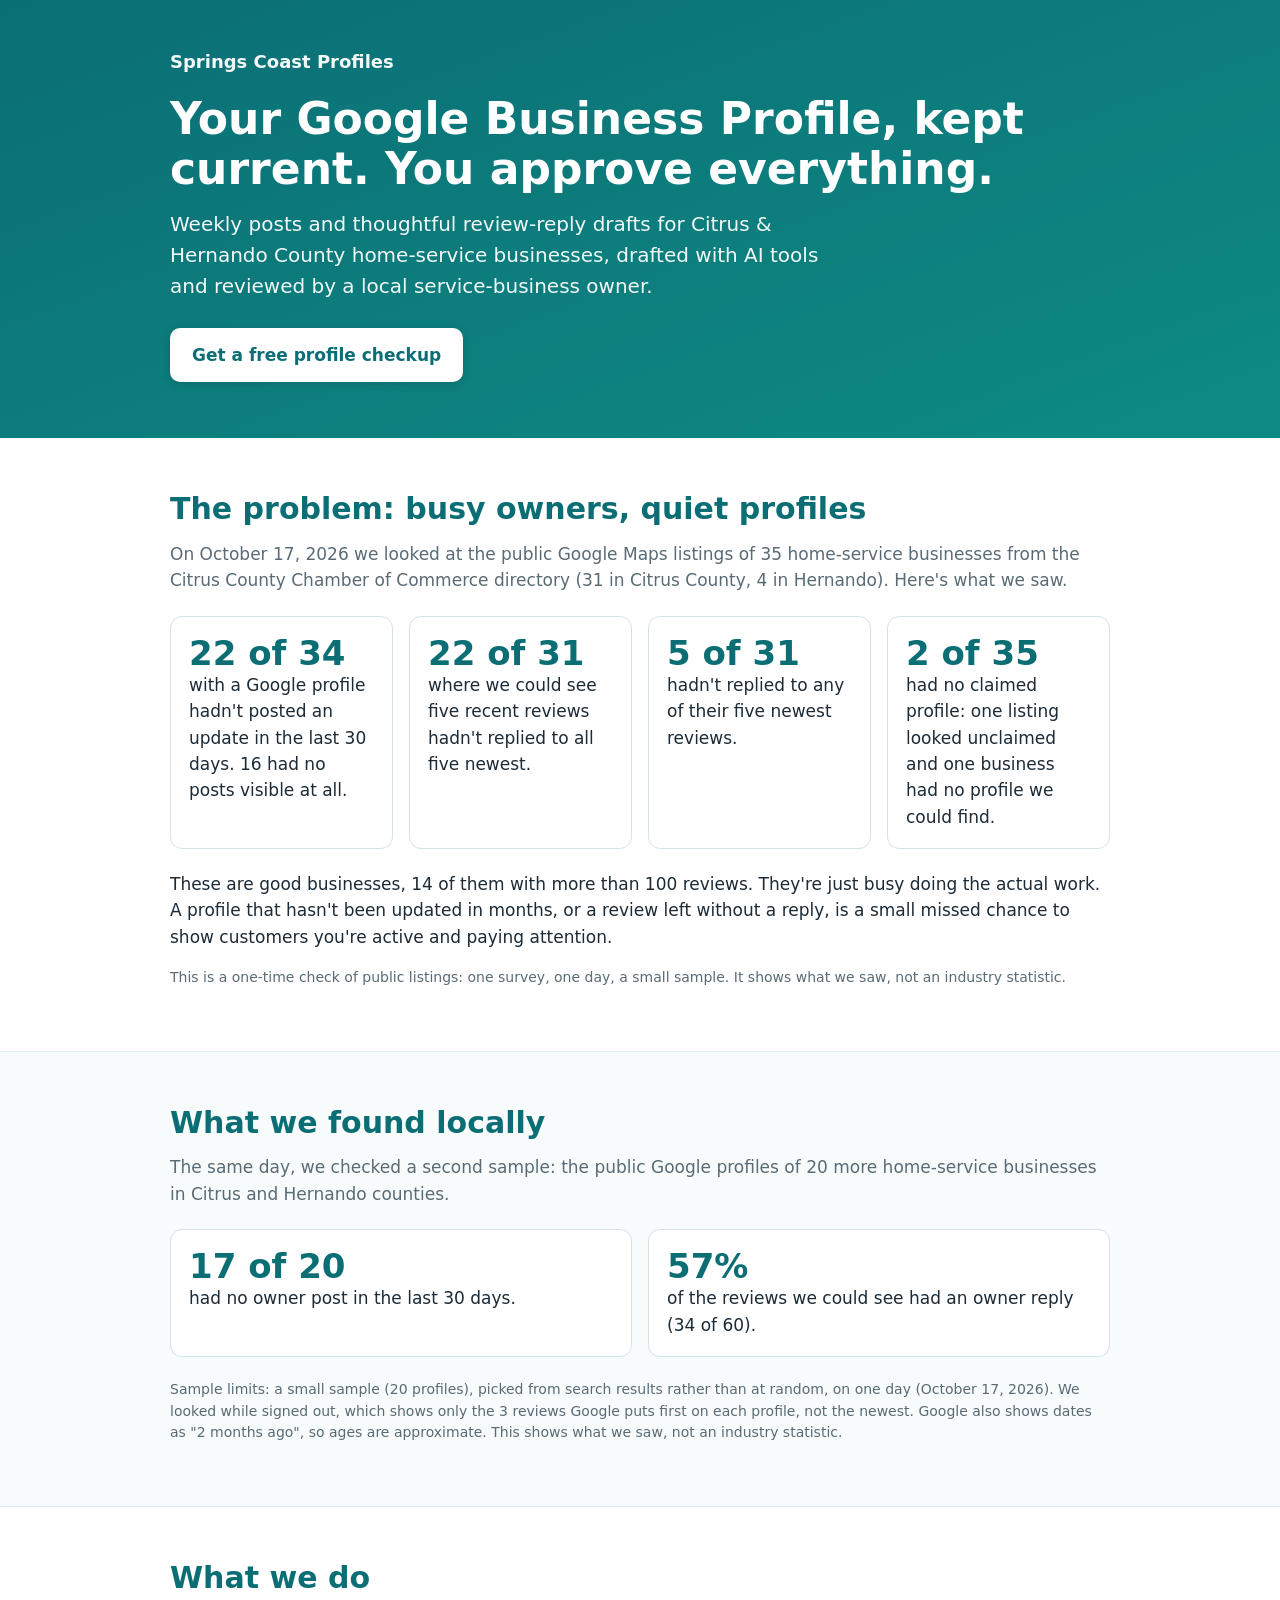
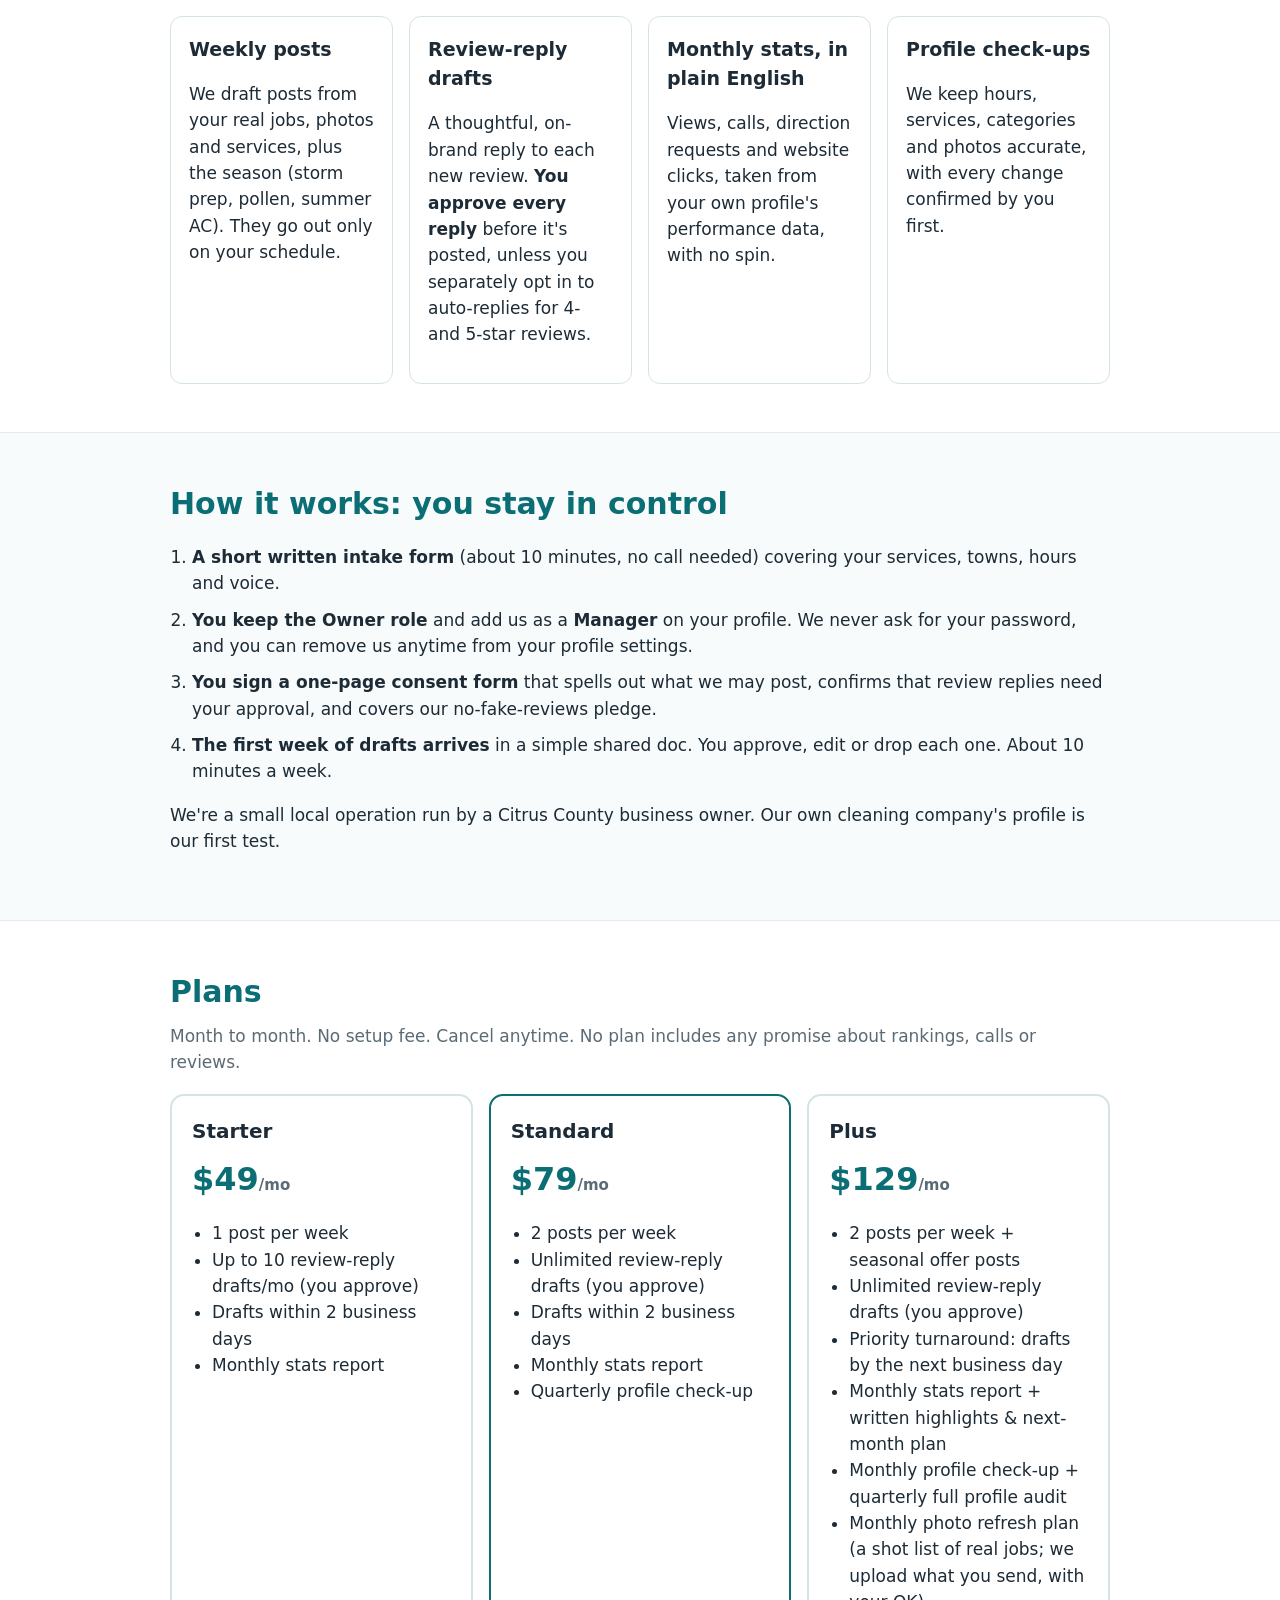
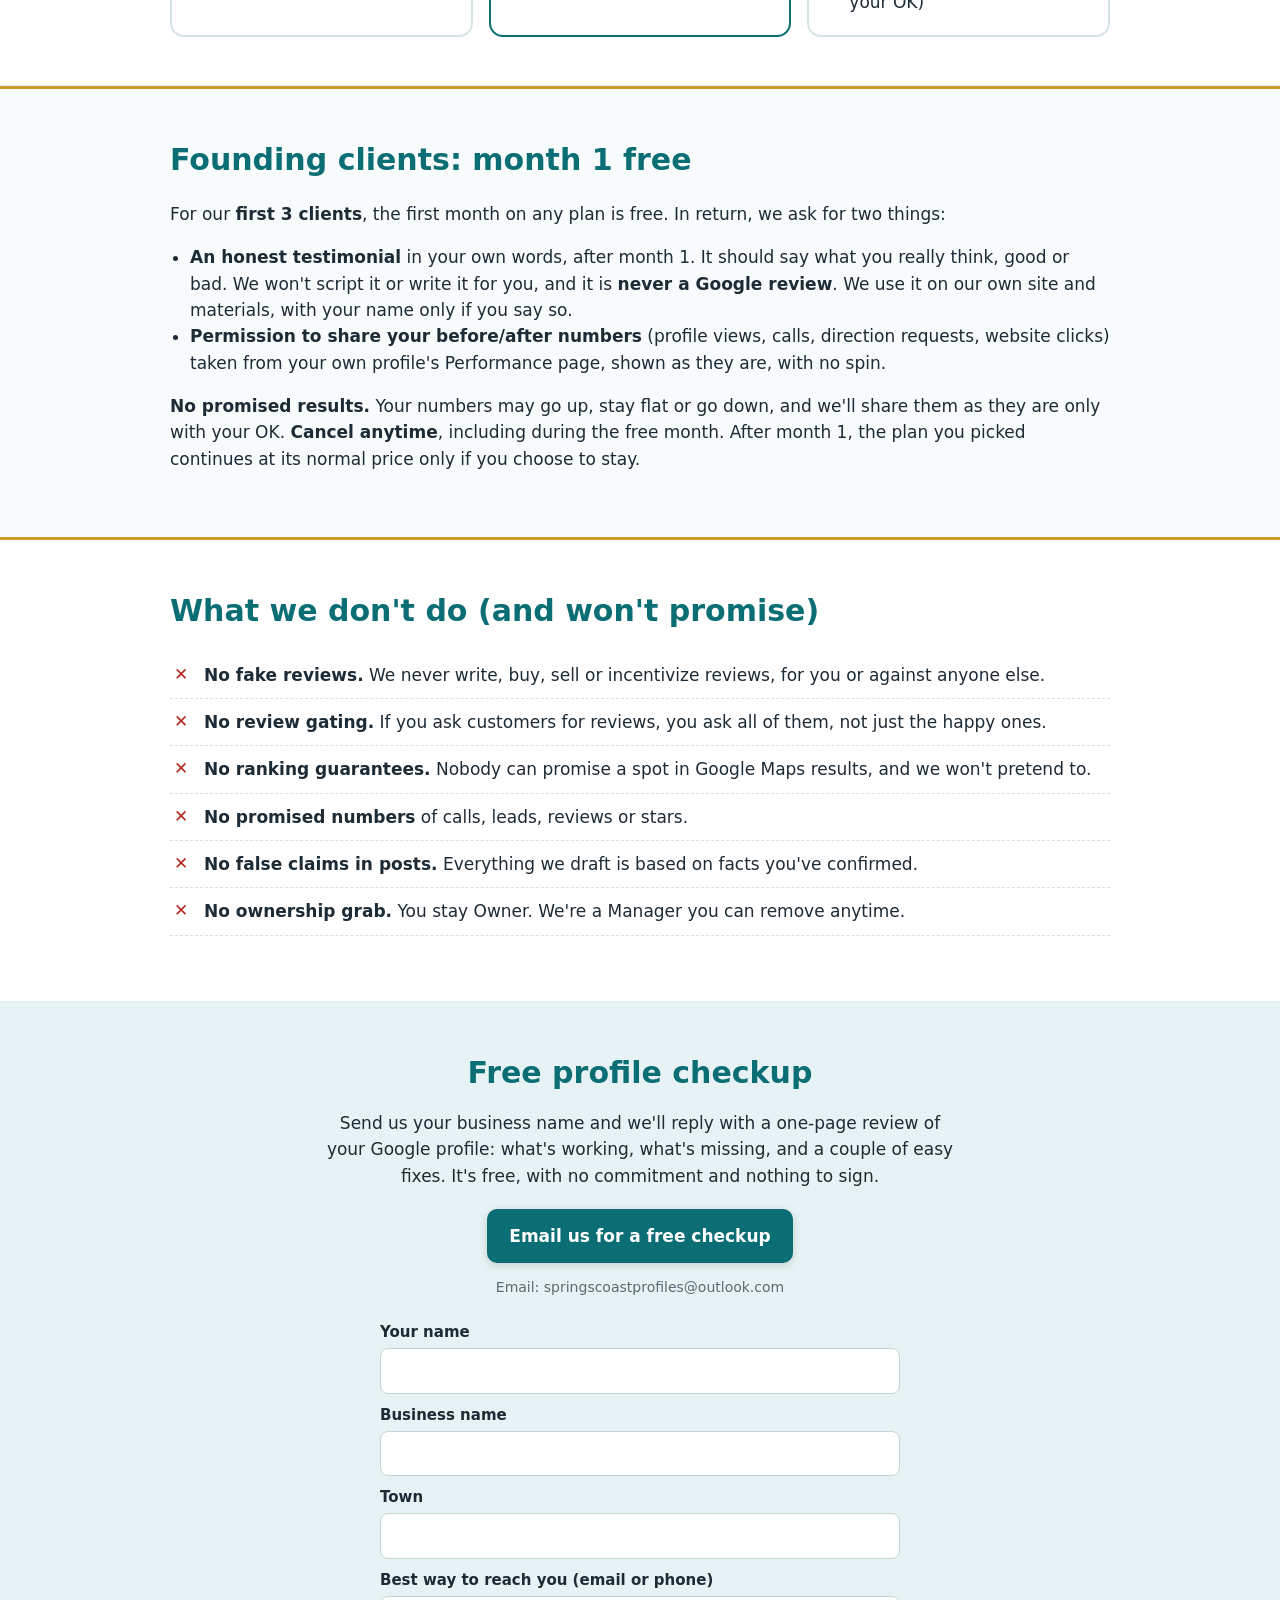
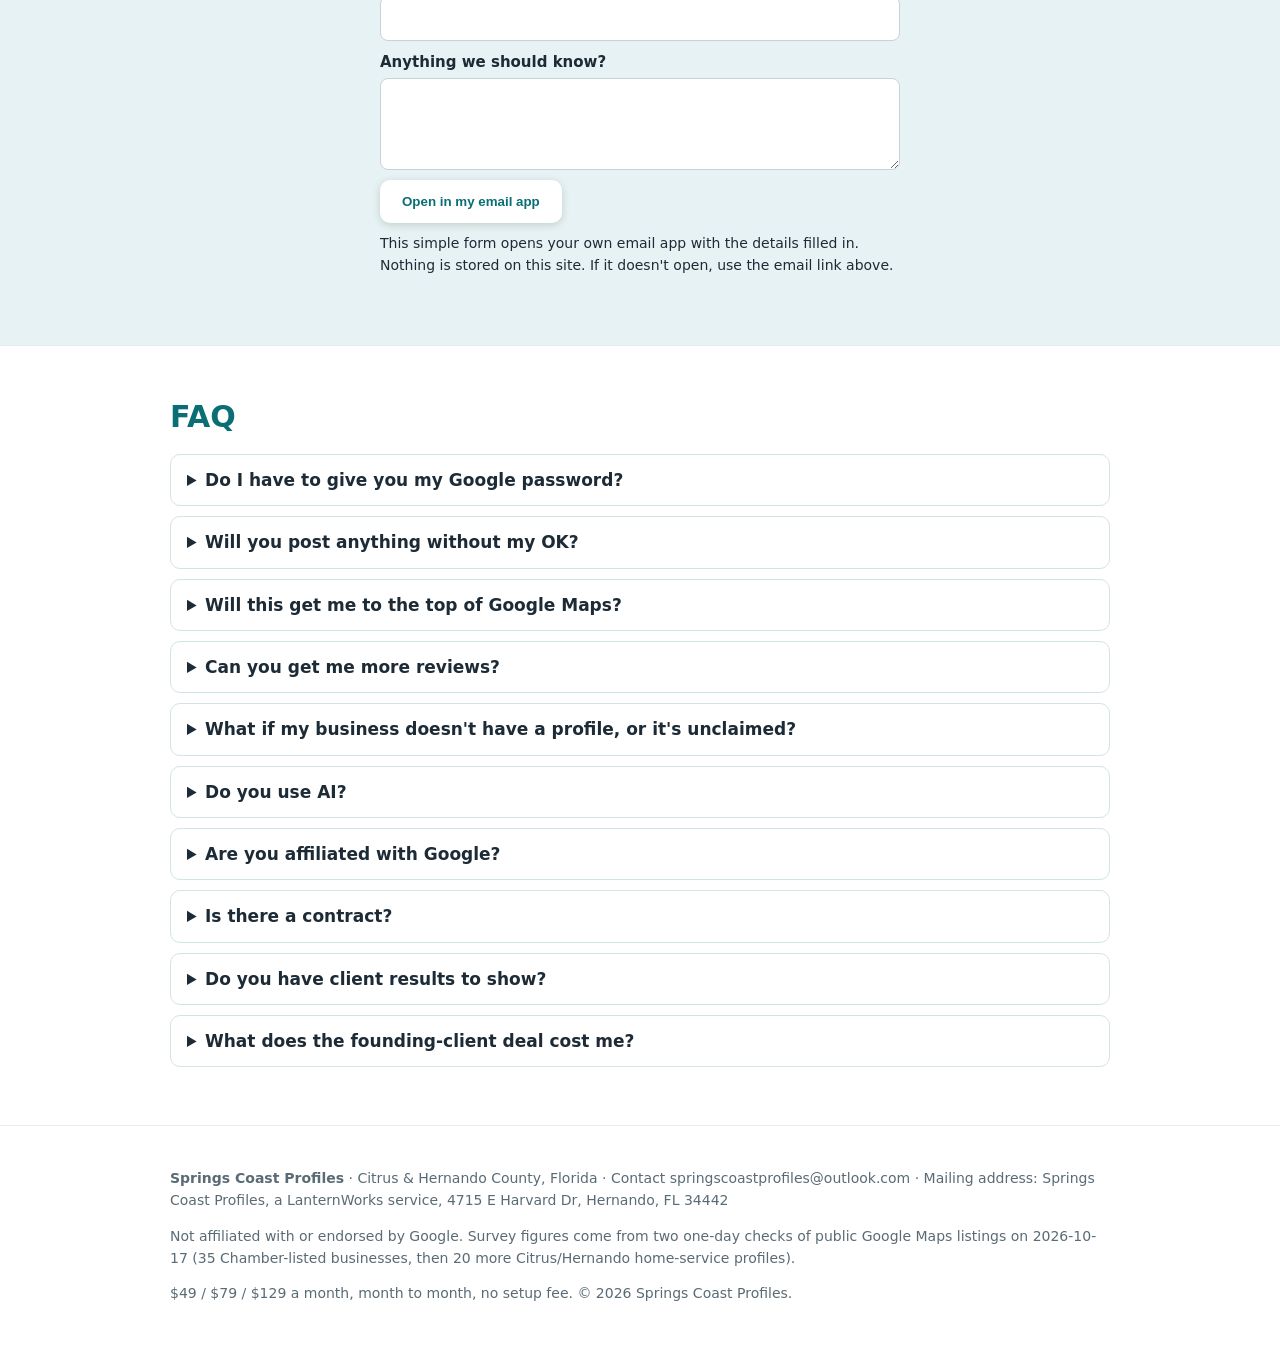
==== index.html @ 90e03fd0 "Springs Coast Profiles landing page" ====
<!doctype html>
<html lang="en">
<head>
<meta charset="utf-8">
<meta name="viewport" content="width=device-width,initial-scale=1">
<title>Springs Coast Profiles · Google Business Profile help for Citrus &amp; Hernando County home-service businesses</title>
<meta name="description" content="Approval-first Google Business Profile posts and review-reply drafts for Citrus and Hernando County, Florida home-service businesses. $49, $79 or $129 a month, month to month, no setup fee.">
<link rel="canonical" href="https://connormatthewdouglas.github.io/springs-coast-profiles/">
<meta property="og:title" content="Springs Coast Profiles">
<meta property="og:description" content="Your Google Business Profile, kept current. You approve everything.">
<meta property="og:type" content="website">
<meta property="og:url" content="https://connormatthewdouglas.github.io/springs-coast-profiles/">
<meta name="theme-color" content="#0b6e75">
<link rel="stylesheet" href="style.css">
</head>
<body>

<header class="hero">
  <div class="wrap">
    <p class="brand">Springs Coast Profiles</p>
    <h1>Your Google Business Profile, kept current. You approve everything.</h1>
    <p class="lead">Weekly posts and thoughtful review-reply drafts for Citrus &amp; Hernando County home-service businesses, drafted with AI tools and reviewed by a local service-business owner.</p>
    <a class="btn" href="#checkup">Get a free profile checkup</a>
  </div>
</header>

<main>
<section id="problem">
  <div class="wrap">
    <h2>The problem: busy owners, quiet profiles</h2>
    <p class="sub">On October 17, 2026 we looked at the public Google Maps listings of 35 home-service businesses from the Citrus County Chamber of Commerce directory (31 in Citrus County, 4 in Hernando). Here's what we saw.</p>
    <div class="stats">
      <div class="stat"><b>22 of 34</b>with a Google profile hadn't posted an update in the last 30 days. 16 had no posts visible at all.</div>
      <div class="stat"><b>22 of 31</b>where we could see five recent reviews hadn't replied to all five newest.</div>
      <div class="stat"><b>5 of 31</b>hadn't replied to any of their five newest reviews.</div>
      <div class="stat"><b>2 of 35</b>had no claimed profile: one listing looked unclaimed and one business had no profile we could find.</div>
    </div>
    <p>These are good businesses, 14 of them with more than 100 reviews. They're just busy doing the actual work. A profile that hasn't been updated in months, or a review left without a reply, is a small missed chance to show customers you're active and paying attention.</p>
    <p class="note">This is a one-time check of public listings: one survey, one day, a small sample. It shows what we saw, not an industry statistic.</p>
  </div>
</section>

<section id="local">
  <div class="wrap">
    <h2>What we found locally</h2>
    <p class="sub">The same day, we checked a second sample: the public Google profiles of 20 more home-service businesses in Citrus and Hernando counties.</p>
    <div class="stats">
      <div class="stat"><b>17 of 20</b>had no owner post in the last 30 days.</div>
      <div class="stat"><b>57%</b>of the reviews we could see had an owner reply (34 of 60).</div>
    </div>
    <p class="note">Sample limits: a small sample (20 profiles), picked from search results rather than at random, on one day (October 17, 2026). We looked while signed out, which shows only the 3 reviews Google puts first on each profile, not the newest. Google also shows dates as "2 months ago", so ages are approximate. This shows what we saw, not an industry statistic.</p>
  </div>
</section>

<section id="what">
  <div class="wrap">
    <h2>What we do</h2>
    <div class="cards">
      <div class="card"><h3>Weekly posts</h3><p>We draft posts from your real jobs, photos and services, plus the season (storm prep, pollen, summer AC). They go out only on your schedule.</p></div>
      <div class="card"><h3>Review-reply drafts</h3><p>A thoughtful, on-brand reply to each new review. <strong>You approve every reply</strong> before it's posted, unless you separately opt in to auto-replies for 4- and 5-star reviews.</p></div>
      <div class="card"><h3>Monthly stats, in plain English</h3><p>Views, calls, direction requests and website clicks, taken from your own profile's performance data, with no spin.</p></div>
      <div class="card"><h3>Profile check-ups</h3><p>We keep hours, services, categories and photos accurate, with every change confirmed by you first.</p></div>
    </div>
  </div>
</section>

<section id="how">
  <div class="wrap">
    <h2>How it works: you stay in control</h2>
    <ol class="steps">
      <li><strong>A short written intake form</strong> (about 10 minutes, no call needed) covering your services, towns, hours and voice.</li>
      <li><strong>You keep the Owner role</strong> and add us as a <strong>Manager</strong> on your profile. We never ask for your password, and you can remove us anytime from your profile settings.</li>
      <li><strong>You sign a one-page consent form</strong> that spells out what we may post, confirms that review replies need your approval, and covers our no-fake-reviews pledge.</li>
      <li><strong>The first week of drafts arrives</strong> in a simple shared doc. You approve, edit or drop each one. About 10 minutes a week.</li>
    </ol>
    <p>We're a small local operation run by a Citrus County business owner. Our own cleaning company's profile is our first test.</p>
  </div>
</section>

<section id="tiers">
  <div class="wrap">
    <h2>Plans</h2>
    <p class="sub">Month to month. No setup fee. Cancel anytime. No plan includes any promise about rankings, calls or reviews.</p>
    <div class="tiers">
      <div class="tier"><h3>Starter</h3><div class="price">$49<small>/mo</small></div>
        <ul><li>1 post per week</li><li>Up to 10 review-reply drafts/mo (you approve)</li><li>Drafts within 2 business days</li><li>Monthly stats report</li></ul></div>
      <div class="tier mid"><h3>Standard</h3><div class="price">$79<small>/mo</small></div>
        <ul><li>2 posts per week</li><li>Unlimited review-reply drafts (you approve)</li><li>Drafts within 2 business days</li><li>Monthly stats report</li><li>Quarterly profile check-up</li></ul></div>
      <div class="tier"><h3>Plus</h3><div class="price">$129<small>/mo</small></div>
        <ul><li>2 posts per week + seasonal offer posts</li><li>Unlimited review-reply drafts (you approve)</li><li>Priority turnaround: drafts by the next business day</li><li>Monthly stats report + written highlights &amp; next-month plan</li><li>Monthly profile check-up + quarterly full profile audit</li><li>Monthly photo refresh plan (a shot list of real jobs; we upload what you send, with your OK)</li></ul></div>
    </div>
  </div>
</section>

<section id="founding" class="founding">
  <div class="wrap">
    <h2>Founding clients: month 1 free</h2>
    <p>For our <strong>first 3 clients</strong>, the first month on any plan is free. In return, we ask for two things:</p>
    <ul>
      <li><strong>An honest testimonial</strong> in your own words, after month 1. It should say what you really think, good or bad. We won't script it or write it for you, and it is <strong>never a Google review</strong>. We use it on our own site and materials, with your name only if you say so.</li>
      <li><strong>Permission to share your before/after numbers</strong> (profile views, calls, direction requests, website clicks) taken from your own profile's Performance page, shown as they are, with no spin.</li>
    </ul>
    <p><strong>No promised results.</strong> Your numbers may go up, stay flat or go down, and we'll share them as they are only with your OK. <strong>Cancel anytime</strong>, including during the free month. After month 1, the plan you picked continues at its normal price only if you choose to stay.</p>
  </div>
</section>

<section id="dont">
  <div class="wrap">
    <h2>What we don't do (and won't promise)</h2>
    <ul class="dont">
      <li><strong>No fake reviews.</strong> We never write, buy, sell or incentivize reviews, for you or against anyone else.</li>
      <li><strong>No review gating.</strong> If you ask customers for reviews, you ask all of them, not just the happy ones.</li>
      <li><strong>No ranking guarantees.</strong> Nobody can promise a spot in Google Maps results, and we won't pretend to.</li>
      <li><strong>No promised numbers</strong> of calls, leads, reviews or stars.</li>
      <li><strong>No false claims in posts.</strong> Everything we draft is based on facts you've confirmed.</li>
      <li><strong>No ownership grab.</strong> You stay Owner. We're a Manager you can remove anytime.</li>
    </ul>
  </div>
</section>

<section id="checkup" class="cta">
  <div class="wrap">
    <h2>Free profile checkup</h2>
    <p>Send us your business name and we'll reply with a one-page review of your Google profile: what's working, what's missing, and a couple of easy fixes. It's free, with no commitment and nothing to sign.</p>
    <a class="btn alt" href="mailto:springscoastprofiles@outlook.com?subject=Free%20profile%20checkup&amp;body=Business%20name%3A%20%0ATown%3A%20">Email us for a free checkup</a>
    <p class="note" style="margin-top:14px">Email: springscoastprofiles@outlook.com</p>
    <form class="mailform" action="mailto:springscoastprofiles@outlook.com?subject=Free%20profile%20checkup" method="post" enctype="text/plain">
      <label>Your name <input name="name" autocomplete="name" required></label>
      <label>Business name <input name="business" autocomplete="organization" required></label>
      <label>Town <input name="town"></label>
      <label>Best way to reach you (email or phone) <input name="reach" required></label>
      <label>Anything we should know? <textarea name="message" rows="3"></textarea></label>
      <button class="btn" type="submit">Open in my email app</button>
      <p class="note">This simple form opens your own email app with the details filled in. Nothing is stored on this site. If it doesn't open, use the email link above.</p>
    </form>
  </div>
</section>

<section id="faq">
  <div class="wrap">
    <h2>FAQ</h2>
    <details><summary>Do I have to give you my Google password?</summary><p>No, never. You add us as a Manager from your profile's "People and access" settings. You keep the Owner role and can remove us anytime.</p></details>
    <details><summary>Will you post anything without my OK?</summary><p>Review replies are always sent to you for approval first, unless you separately opt in, in writing, to auto-replies for 4- and 5-star reviews. Posts follow the schedule you approve, and every fact in them comes from you.</p></details>
    <details><summary>Will this get me to the top of Google Maps?</summary><p>We can't promise that, and nobody honestly can. What we can do is keep your profile accurate, active and responsive, and show you the numbers from your own profile each month.</p></details>
    <details><summary>Can you get me more reviews?</summary><p>We don't write, buy or filter reviews. We can help you set up an honest way to ask every customer for a review, with no gating.</p></details>
    <details><summary>What if my business doesn't have a profile, or it's unclaimed?</summary><p>Claiming and verifying a profile is something only the owner can do. We'll send you a plain-English walkthrough of the steps for free.</p></details>
    <details><summary>Do you use AI?</summary><p>Yes. Post and review-reply drafts are prepared with AI tools. A person reviews every draft before you see it, and you approve every review reply before it's posted. Posts go out only on the schedule you approve, and replies are never posted automatically unless you opt in to that in writing.</p></details>
    <details><summary>Are you affiliated with Google?</summary><p>No. We're an independent local service, not a Google partner. "Google" and "Google Business Profile" are Google's trademarks.</p></details>
    <details><summary>Is there a contract?</summary><p>No. It's month to month, and either side can cancel anytime by email. When you cancel, we stop all activity and remove ourselves as Manager within 2 business days, and you keep everything on your profile.</p></details>
    <details><summary>Do you have client results to show?</summary><p>Not yet, and we won't make any up. Our own cleaning company's profile is our first test. We'll share real numbers, and founding clients' honest testimonials, only once we have them and only with permission.</p></details>
    <details><summary>What does the founding-client deal cost me?</summary><p>Month 1 is free for our first 3 clients. In return you agree to give an honest testimonial in your own words (never a Google review) and let us share your before/after numbers from your own profile. No promised results, and you can cancel anytime.</p></details>
  </div>
</section>
</main>

<footer>
  <div class="wrap">
    <p><strong>Springs Coast Profiles</strong> · Citrus &amp; Hernando County, Florida · Contact springscoastprofiles@outlook.com · Mailing address: Springs Coast Profiles, a LanternWorks service, 4715 E Harvard Dr, Hernando, FL 34442</p>
    <p>Not affiliated with or endorsed by Google. Survey figures come from two one-day checks of public Google Maps listings on 2026-10-17 (35 Chamber-listed businesses, then 20 more Citrus/Hernando home-service profiles).</p>
    <p>$49 / $79 / $129 a month, month to month, no setup fee. © 2026 Springs Coast Profiles.</p>
  </div>
</footer>
</body>
</html>
---- style.css ----
:root{--teal:#0b6e75;--teal-l:#e6f2f3;--ink:#1d2b36;--muted:#5a6b75;--warn:#b3261e;--warn-l:#fdecea;--max:980px}
*{box-sizing:border-box}
html{-webkit-text-size-adjust:100%}
body{margin:0;font-family:system-ui,-apple-system,"Segoe UI",Roboto,Helvetica,Arial,sans-serif;color:var(--ink);line-height:1.55;font-size:17px;background:#fff}
a{color:var(--teal)}
.wrap{max-width:var(--max);margin:0 auto;padding:0 20px}
.draft-banner{background:var(--warn);color:#fff;text-align:center;font-weight:700;padding:10px 16px;font-size:15px;letter-spacing:.2px;position:sticky;top:0;z-index:10}
.ph{background:#fff3cd;color:#7a5200;border:1px dashed #c99a2e;border-radius:4px;padding:0 4px;font-size:.8em;font-weight:700;white-space:nowrap;vertical-align:middle}
header.hero{background:linear-gradient(160deg,var(--teal) 0%,#0e8b84 100%);color:#fff;padding:48px 0 56px}
.brand{font-weight:800;font-size:18px;opacity:.95;margin:0 0 18px;display:flex;gap:8px;align-items:center;flex-wrap:wrap}
.hero h1{font-size:clamp(28px,5vw,44px);line-height:1.15;margin:0 0 14px}
.hero p.lead{font-size:clamp(17px,2.4vw,20px);max-width:680px;margin:0 0 26px;opacity:.95}
.btn{display:inline-block;background:#fff;color:var(--teal);font-weight:800;padding:14px 22px;border-radius:10px;text-decoration:none;box-shadow:0 2px 8px rgba(0,0,0,.15)}
.btn.alt{background:var(--teal);color:#fff}
.btn:focus,.btn:hover{outline:3px solid #ffd166;outline-offset:2px}
section{padding:48px 0;border-bottom:1px solid #e3ecee}
section:nth-of-type(even){background:#f7fbfb}
h2{color:var(--teal);font-size:clamp(23px,3.4vw,30px);margin:0 0 14px}
.sub{color:var(--muted);margin-top:-6px}
.stats{display:grid;grid-template-columns:repeat(auto-fit,minmax(200px,1fr));gap:16px;margin:22px 0}
.stat{background:#fff;border:1px solid #d4e3e6;border-radius:12px;padding:18px}
.stat b{display:block;font-size:34px;color:var(--teal);line-height:1.1}
.note{font-size:14px;color:var(--muted)}
.cards{display:grid;grid-template-columns:repeat(auto-fit,minmax(200px,1fr));gap:16px}
.card{background:#fff;border:1px solid #d4e3e6;border-radius:12px;padding:18px}
.card h3{margin:0 0 6px;font-size:19px}
ol.steps{padding-left:22px}ol.steps li{margin:0 0 10px}
.tiers{display:grid;grid-template-columns:repeat(auto-fit,minmax(240px,1fr));gap:16px;margin-top:18px}
.tier{background:#fff;border:2px solid #d4e3e6;border-radius:14px;padding:20px;display:flex;flex-direction:column}
.tier.mid{border-color:var(--teal)}
.tier h3{margin:0;font-size:20px}
.price{font-size:32px;font-weight:800;color:var(--teal);margin:8px 0}
.price small{font-size:15px;color:var(--muted);font-weight:600}
.tier ul{padding-left:20px;margin:8px 0 0}
.dont{list-style:none;padding:0}
.dont li{padding:10px 0 10px 34px;position:relative;border-bottom:1px dashed #d4e3e6}
.dont li:before{content:"✕";position:absolute;left:4px;top:9px;color:var(--warn);font-weight:900}
.cta{background:var(--teal-l)!important;text-align:center}
.cta p{max-width:640px;margin:0 auto 20px}
details{background:#fff;border:1px solid #d4e3e6;border-radius:10px;padding:12px 16px;margin:0 0 10px}
summary{font-weight:700;cursor:pointer}
footer{padding:28px 0 40px;font-size:14px;color:var(--muted)}
@media (max-width:560px){body{font-size:16px}header.hero{padding:34px 0 40px}section{padding:36px 0}.btn{display:block;text-align:center}}

.founding{background:#fff8e6;border-top:3px solid #c99a2e;border-bottom:3px solid #c99a2e}
.founding ul{padding-left:20px}
.mailform{display:grid;gap:10px;max-width:520px;margin:22px auto 0;text-align:left}
.mailform label{display:grid;gap:4px;font-weight:600;font-size:15px}
.mailform input,.mailform textarea{font:inherit;padding:10px;border:1px solid #c8d3d5;border-radius:8px;width:100%;box-sizing:border-box}
.mailform .btn{border:0;cursor:pointer;justify-self:start}
.cta .mailform label,.cta .mailform .note{color:inherit}
img{max-width:100%;height:auto}
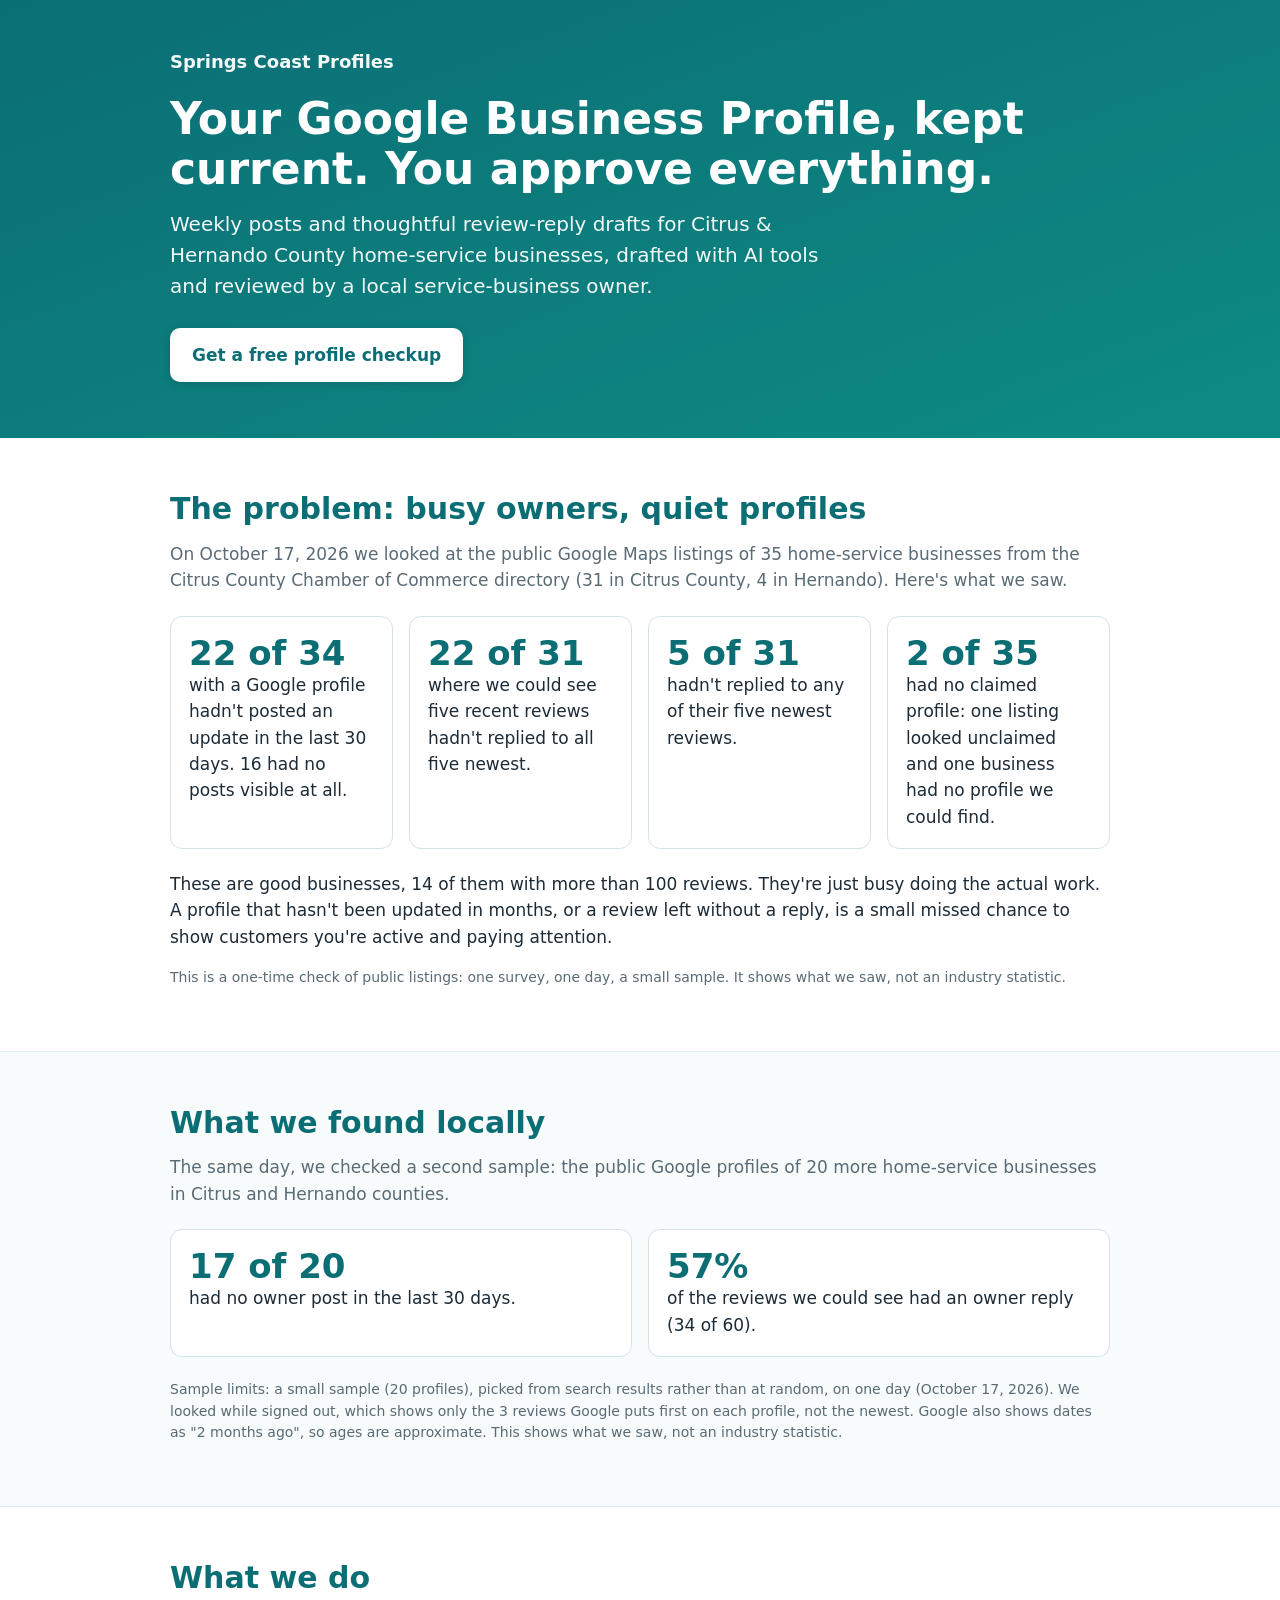
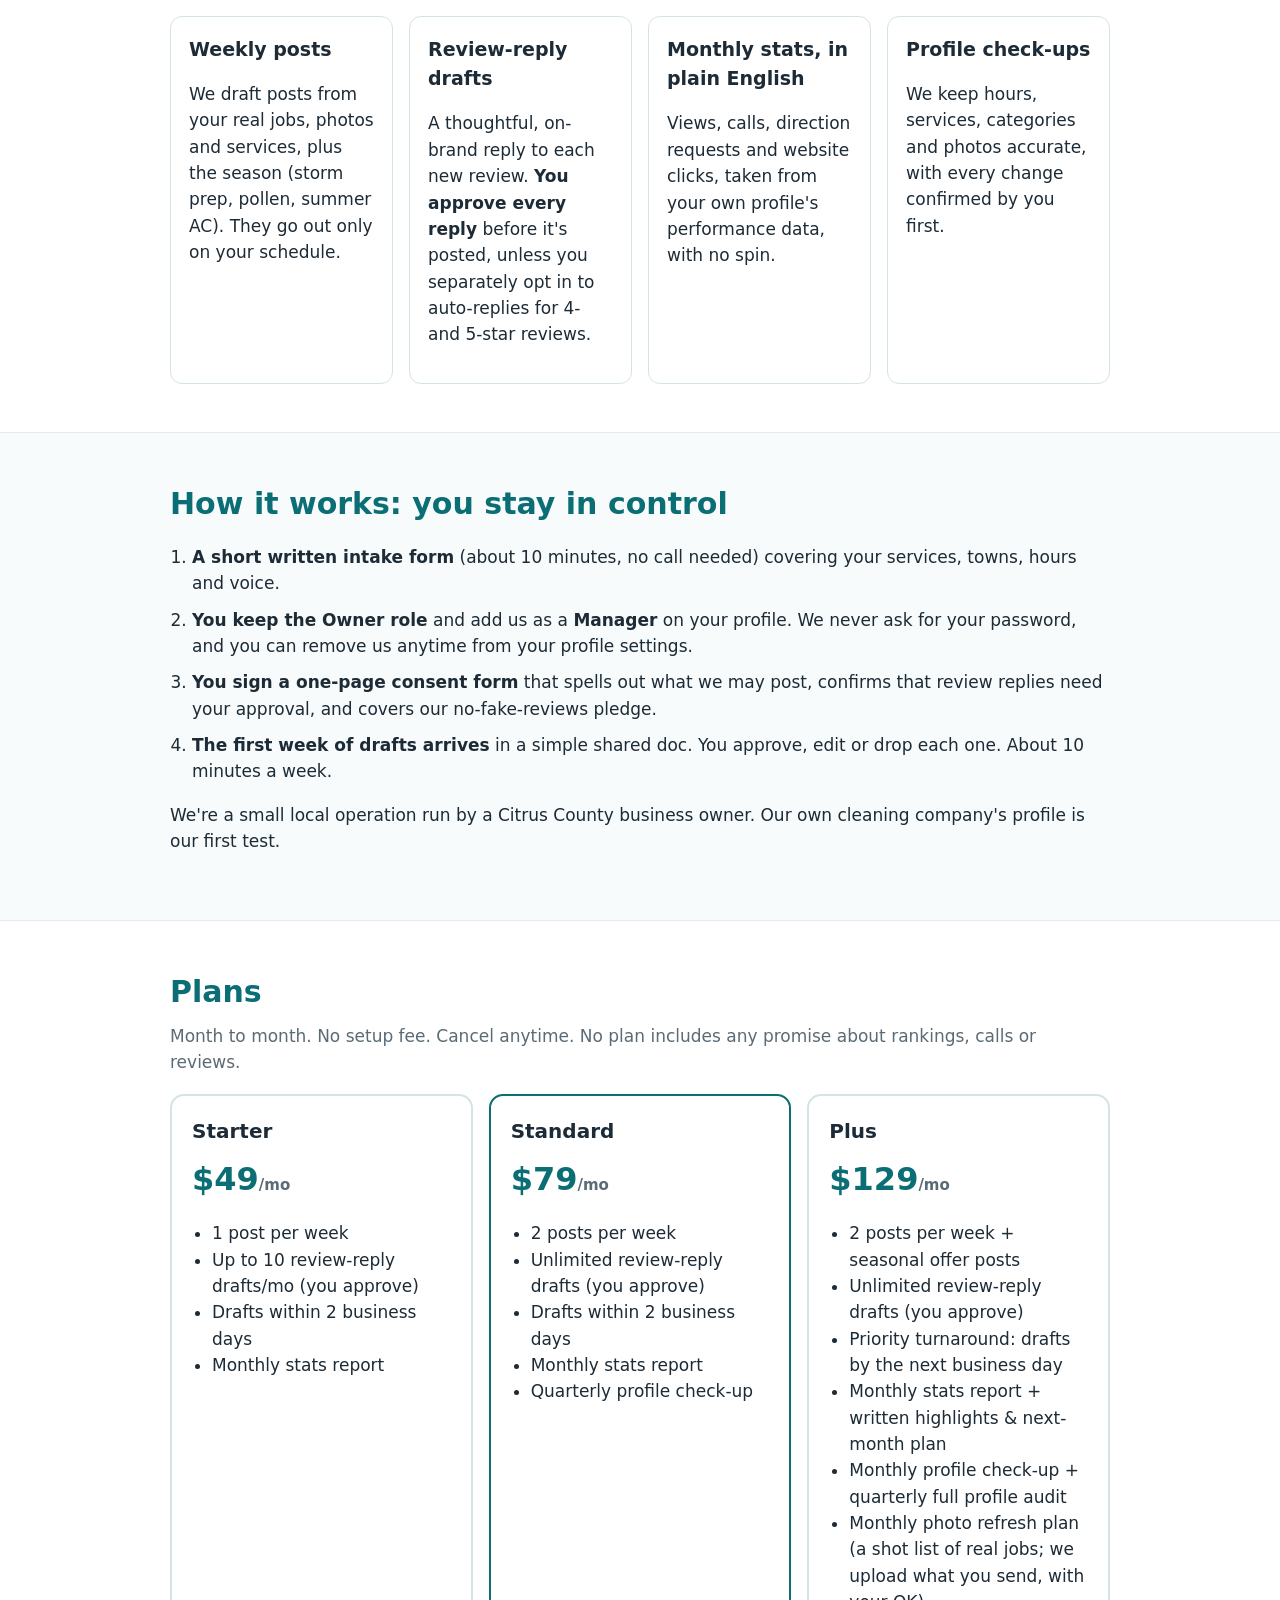
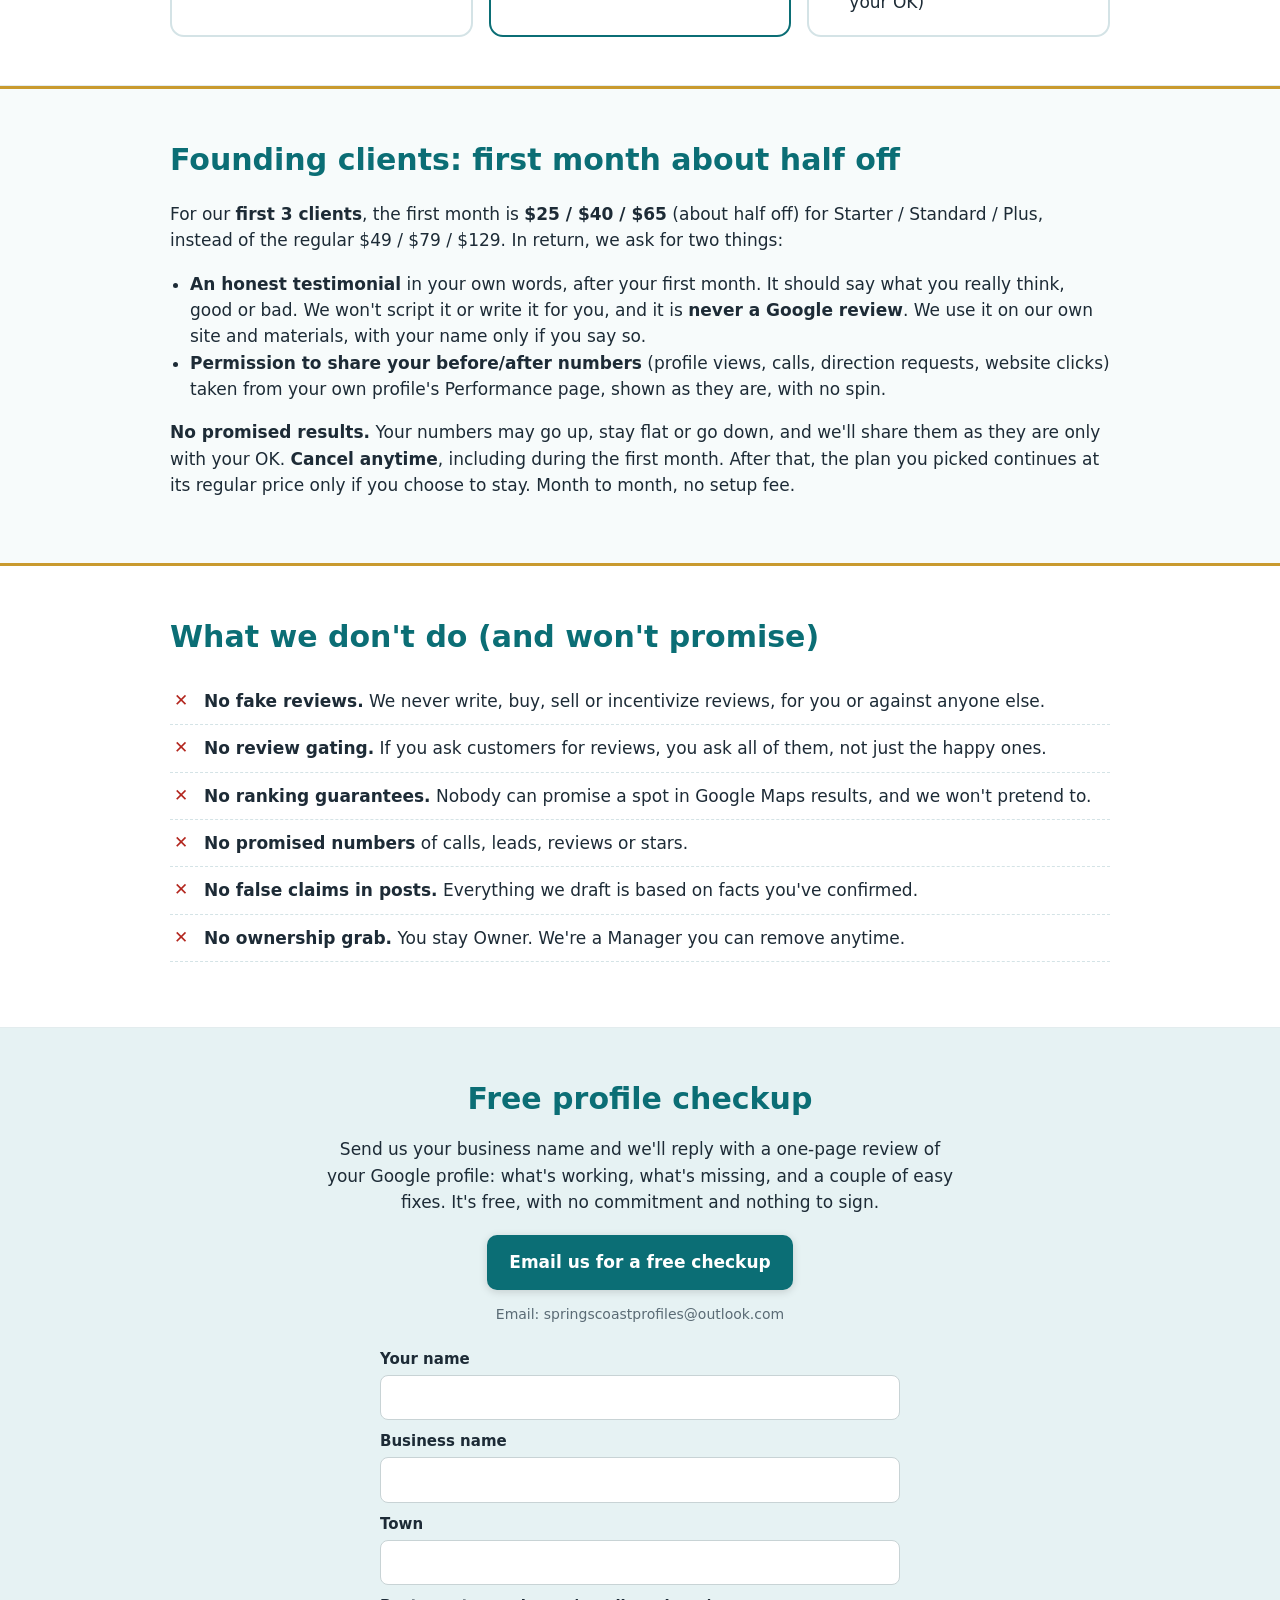
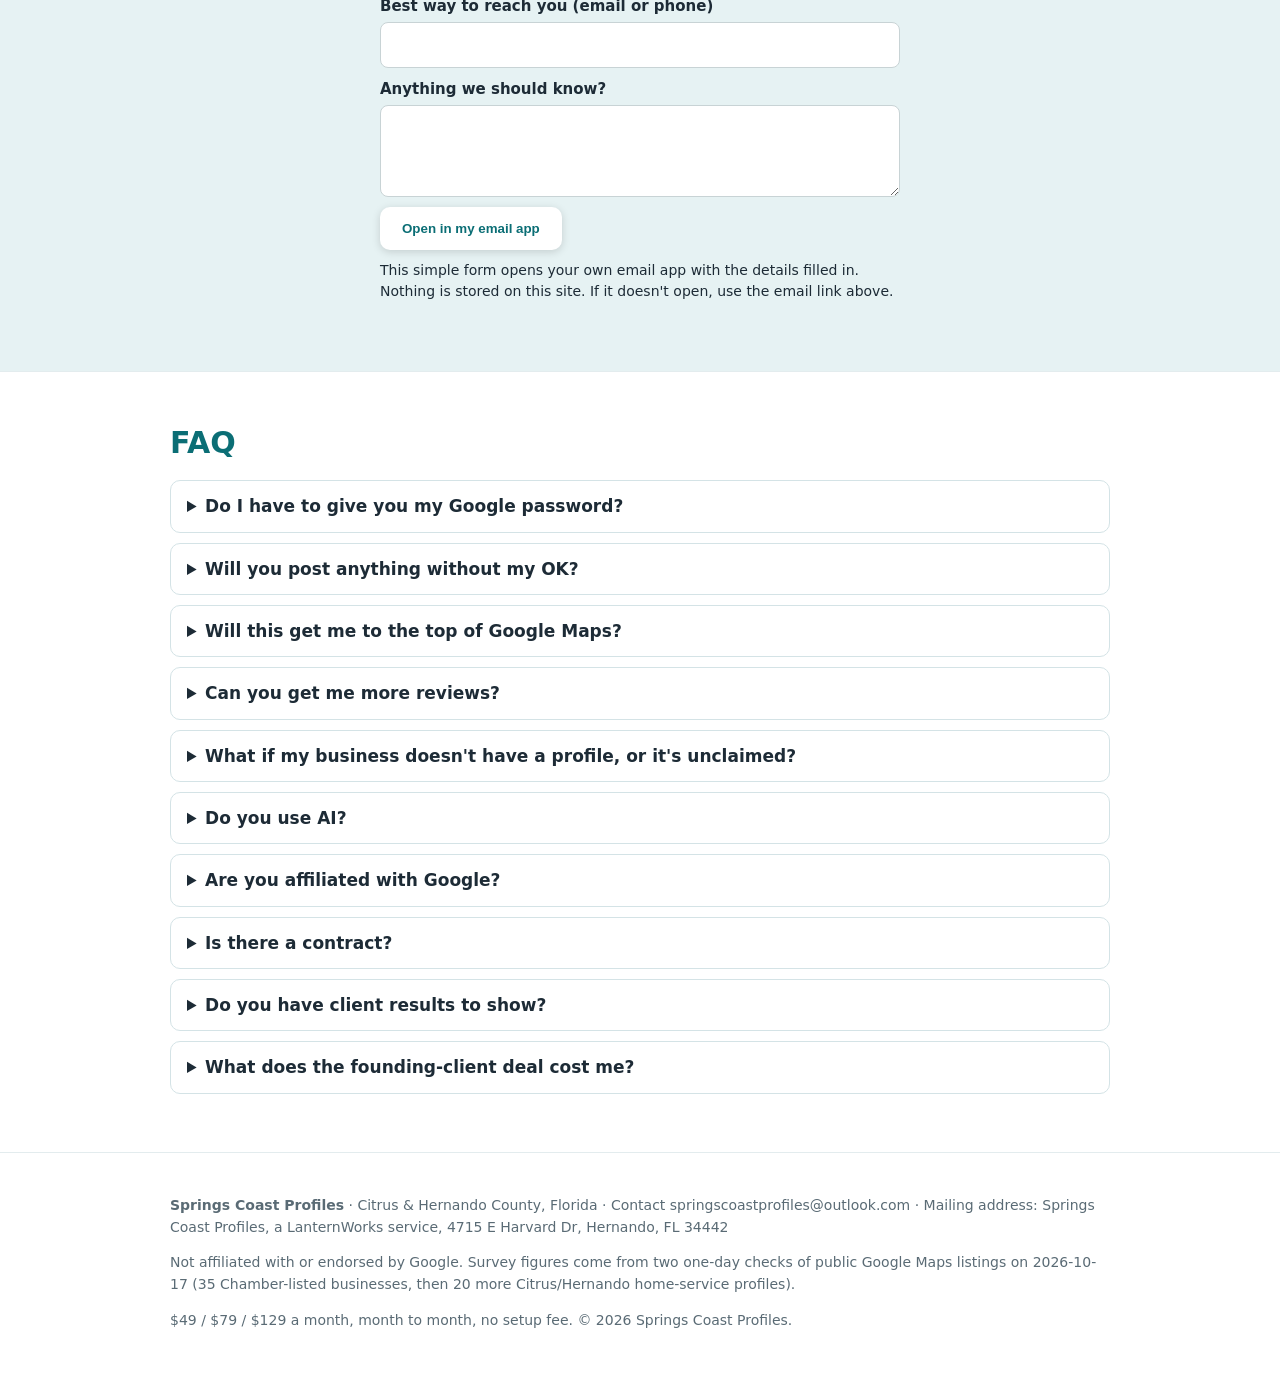
==== commit 7c154869: "Founding-client pricing: first month $25 / $40 / $65 (about half off)" ====
--- a/index.html
+++ b/index.html
@@ -94,13 +94,13 @@
 
 <section id="founding" class="founding">
   <div class="wrap">
-    <h2>Founding clients: month 1 free</h2>
-    <p>For our <strong>first 3 clients</strong>, the first month on any plan is free. In return, we ask for two things:</p>
+    <h2>Founding clients: first month about half off</h2>
+    <p>For our <strong>first 3 clients</strong>, the first month is <strong>$25 / $40 / $65</strong> (about half off) for Starter / Standard / Plus, instead of the regular $49 / $79 / $129. In return, we ask for two things:</p>
     <ul>
-      <li><strong>An honest testimonial</strong> in your own words, after month 1. It should say what you really think, good or bad. We won't script it or write it for you, and it is <strong>never a Google review</strong>. We use it on our own site and materials, with your name only if you say so.</li>
+      <li><strong>An honest testimonial</strong> in your own words, after your first month. It should say what you really think, good or bad. We won't script it or write it for you, and it is <strong>never a Google review</strong>. We use it on our own site and materials, with your name only if you say so.</li>
       <li><strong>Permission to share your before/after numbers</strong> (profile views, calls, direction requests, website clicks) taken from your own profile's Performance page, shown as they are, with no spin.</li>
     </ul>
-    <p><strong>No promised results.</strong> Your numbers may go up, stay flat or go down, and we'll share them as they are only with your OK. <strong>Cancel anytime</strong>, including during the free month. After month 1, the plan you picked continues at its normal price only if you choose to stay.</p>
+    <p><strong>No promised results.</strong> Your numbers may go up, stay flat or go down, and we'll share them as they are only with your OK. <strong>Cancel anytime</strong>, including during the first month. After that, the plan you picked continues at its regular price only if you choose to stay. Month to month, no setup fee.</p>
   </div>
 </section>
 
@@ -148,7 +148,7 @@
     <details><summary>Are you affiliated with Google?</summary><p>No. We're an independent local service, not a Google partner. "Google" and "Google Business Profile" are Google's trademarks.</p></details>
     <details><summary>Is there a contract?</summary><p>No. It's month to month, and either side can cancel anytime by email. When you cancel, we stop all activity and remove ourselves as Manager within 2 business days, and you keep everything on your profile.</p></details>
     <details><summary>Do you have client results to show?</summary><p>Not yet, and we won't make any up. Our own cleaning company's profile is our first test. We'll share real numbers, and founding clients' honest testimonials, only once we have them and only with permission.</p></details>
-    <details><summary>What does the founding-client deal cost me?</summary><p>Month 1 is free for our first 3 clients. In return you agree to give an honest testimonial in your own words (never a Google review) and let us share your before/after numbers from your own profile. No promised results, and you can cancel anytime.</p></details>
+    <details><summary>What does the founding-client deal cost me?</summary><p>For our first 3 clients, the first month is $25 / $40 / $65 (about half off the regular $49 / $79 / $129). After that it's the regular price, month to month, no setup fee. In return you agree to give an honest testimonial in your own words (never a Google review) and let us share your before/after numbers from your own profile. No promised results, and you can cancel anytime.</p></details>
   </div>
 </section>
 </main>
